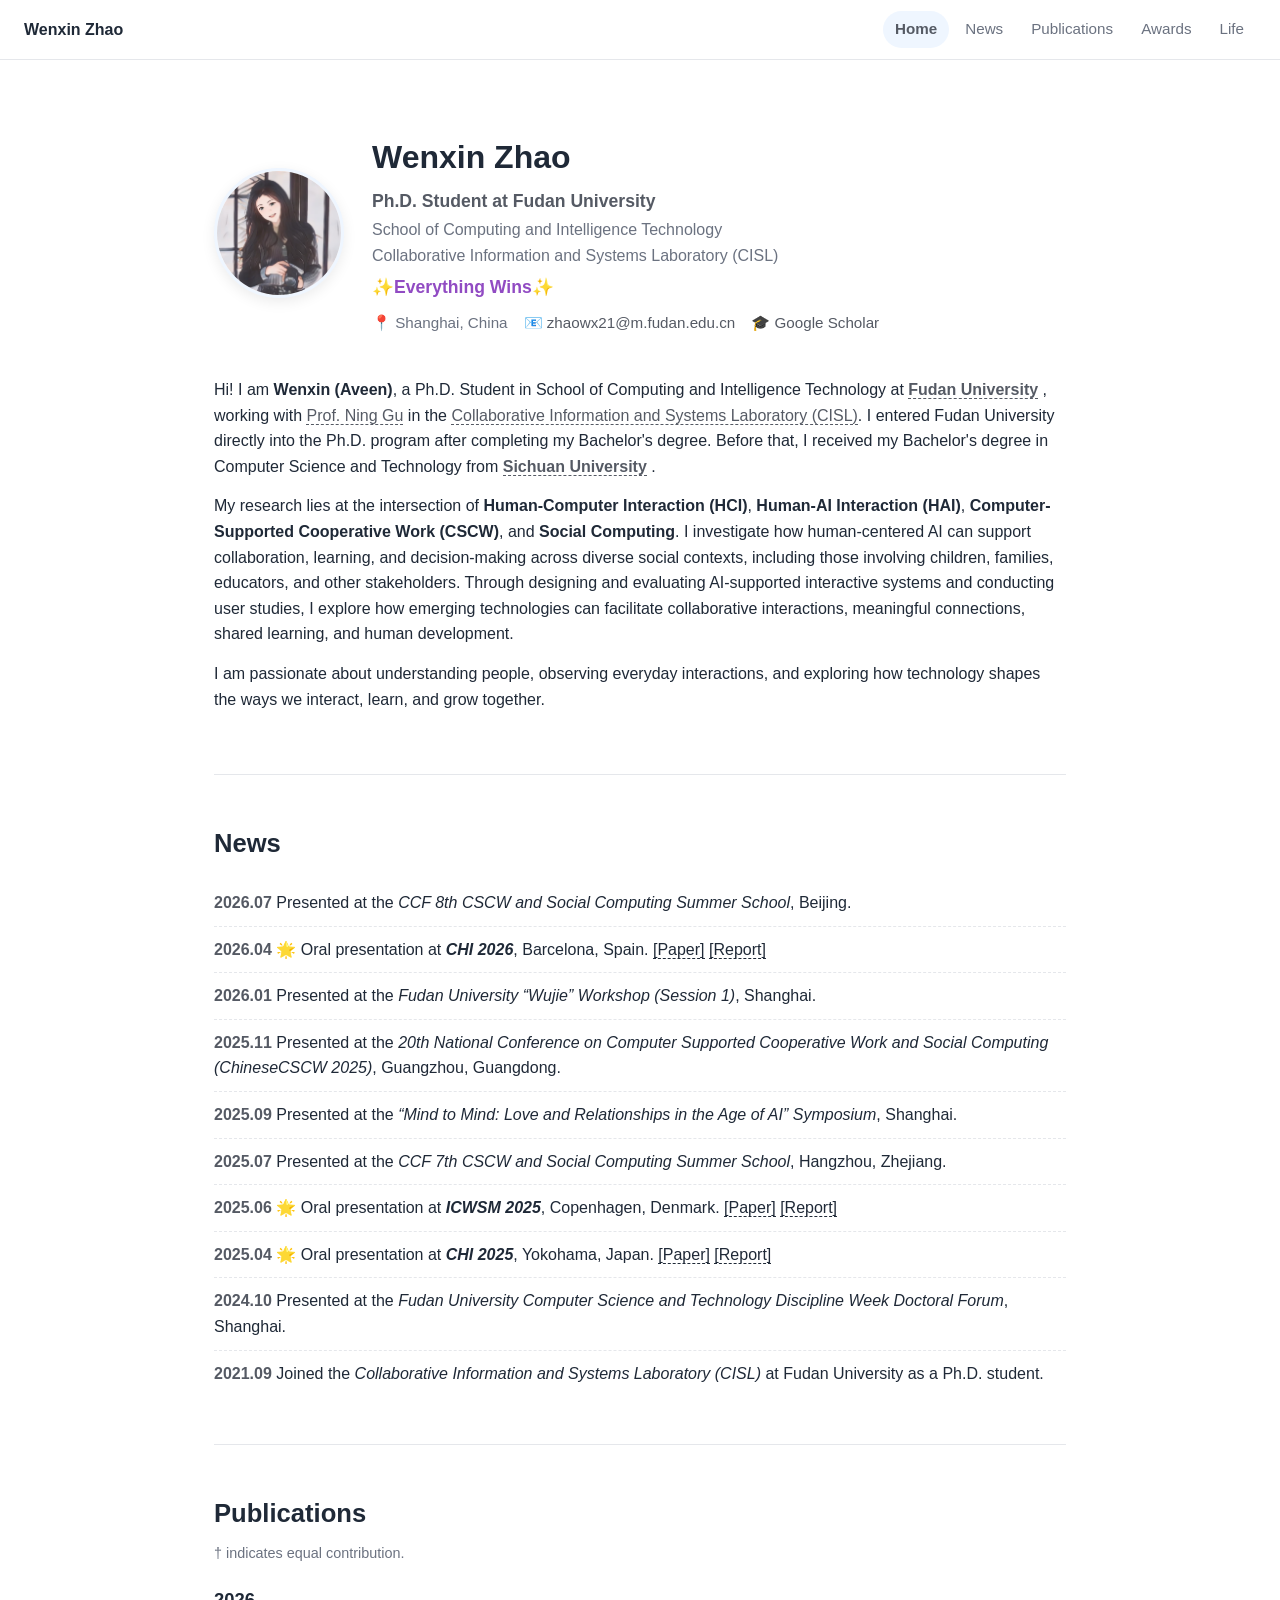
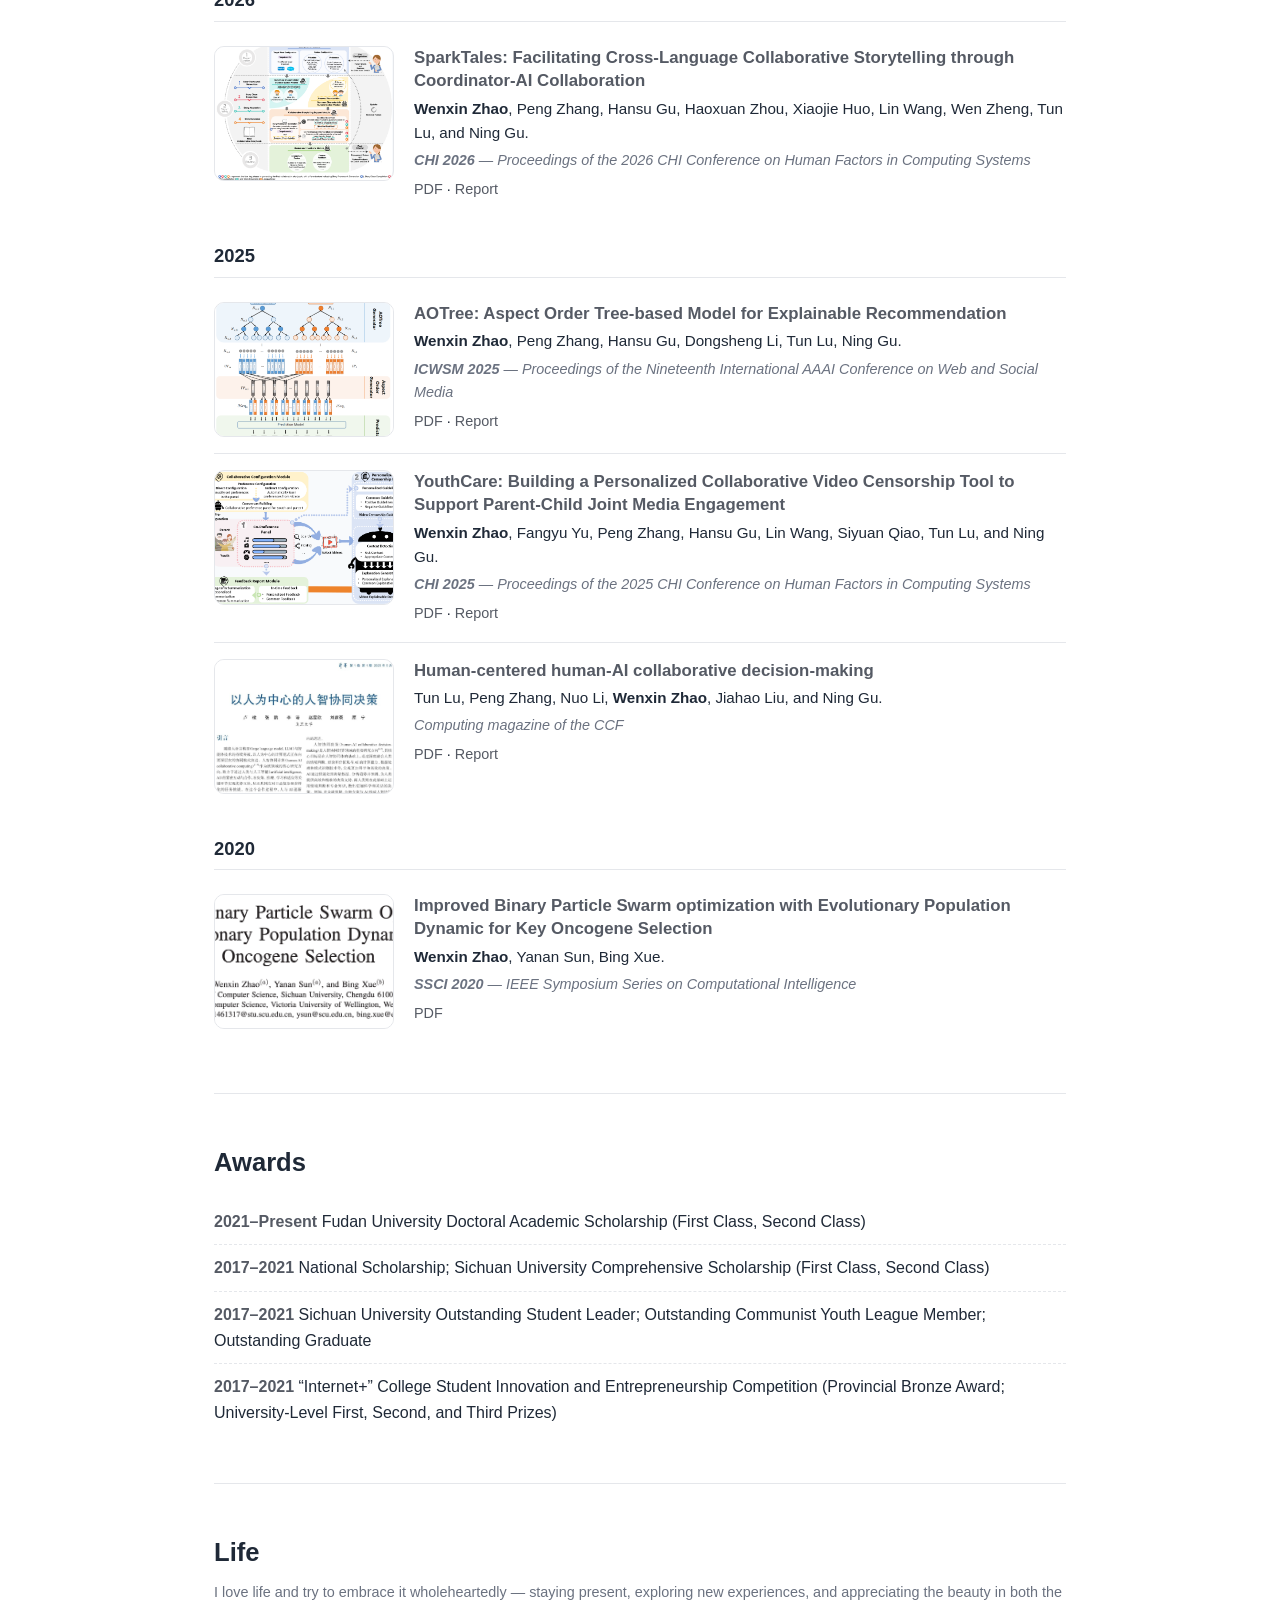
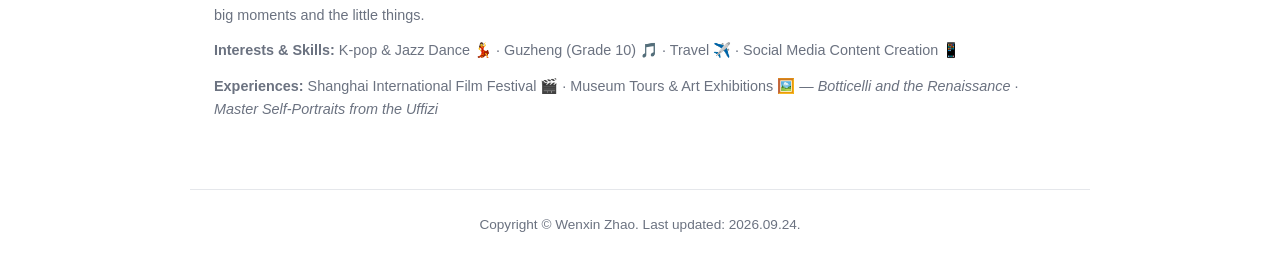
==== index.html @ 9f684e3f "Initial academic homepage" ====
<!DOCTYPE html>
<html lang="en">
<head>
  <meta charset="UTF-8" />
  <meta name="viewport" content="width=device-width, initial-scale=1.0" />
  <title>Wenxin Zhao — Academic Homepage</title>
  <meta name="description" content="Personal academic homepage of Your Name." />
  <link rel="stylesheet" href="css/style.css" />
</head>
<body>

  <!-- ============ Navigation ============ -->
  <nav class="nav" id="nav">
    <a class="nav__brand" href="#home">Wenxin Zhao</a>
    <div class="nav__links">
      <a href="#home" class="nav__link is-active">Home</a>
      <a href="#news" class="nav__link">News</a>
      <a href="#publications" class="nav__link">Publications</a>
      <a href="#awards" class="nav__link">Awards</a>
      <a href="#life" class="nav__link">Life</a>
    </div>
  </nav>

  <main>
    <!-- ============ Home / About Me ============ -->
    <section id="home" class="section hero">
      <div class="hero__content">
        <!-- TODO: replace with your real portrait (e.g. images/avatar.jpg) -->
        <img class="hero__avatar" src="images/photo.jpg" alt="Portrait of Your Name" />
        <div class="hero__text">
          <h1 class="hero__name">Wenxin Zhao</h1>
          <p class="hero__status">
            <strong>Ph.D. Student at Fudan University</strong>
          </p>
          <p class="hero__school">School of Computing and Intelligence Technology</p>
          <p class="hero__school">Collaborative Information and Systems Laboratory (CISL)</p>
          <p class="hero__motto"><strong>✨Everything Wins✨</strong></p>
          <p class="hero__meta">
            <span>📍 Shanghai, China</span>
            <a href="mailto:yourname@example.com">📧 zhaowx21@m.fudan.edu.cn</a>
            <a href="https://scholar.google.com/citations?hl=en&user=uLMKU3EAAAAJ&view_op=list_works&gmla=AERr9JGZ4BtX4h5Tmb99yO4xD2-xoEj5BjtdLo-V3a_0v8Qa02YLevnuGCYpqMKVqiZSIYuYeynp9o3zQ1sDL-DvdIB4MC0vnwtOvqZ8cQcdJWyXap0sHortmySK4g0GWUnhCcw" target="_blank" rel="noopener">🎓 Google Scholar</a>
          </p>
        </div>
      </div>

      <div class="hero__about">
        <p>
          Hi! I am <strong>Wenxin (Aveen)</strong>, a Ph.D. Student in School of Computing and Intelligence Technology at
          <strong>
              <a href="https://www.fudan.edu.cn/en/" target="_blank" rel="noopener noreferrer">Fudan University</a>
          </strong>,
          working with <a href="https://cscw.fudan.edu.cn/ninggu/list.htm" target="_blank" rel="noopener noreferrer">Prof. Ning Gu</a>
          in the <a href="https://cscw.fudan.edu.cn" target="_blank" rel="noopener noreferrer">Collaborative Information and Systems Laboratory (CISL)</a>.
          I entered Fudan University directly into the Ph.D. program after completing my Bachelor's degree.
          Before that, I received my Bachelor's degree in Computer Science and Technology from
          <strong>
            <a href="https://en.scu.edu.cn" target="_blank" rel="noopener noreferrer">Sichuan University</a>
          </strong>.
        </p>

        <p>
          My research lies at the intersection of
          <strong>Human-Computer Interaction (HCI)</strong>,
          <strong>Human-AI Interaction (HAI)</strong>,
          <strong>Computer-Supported Cooperative Work (CSCW)</strong>, and
          <strong>Social Computing</strong>. I investigate how human-centered AI can support
            collaboration, learning, and decision-making across diverse social contexts, including
            those involving children, families, educators, and other stakeholders. Through designing
            and evaluating AI-supported interactive systems and conducting user studies, I explore
            how emerging technologies can facilitate collaborative interactions, meaningful connections,
            shared learning, and human development.
        </p>

        <p>

          I am passionate about understanding people, observing everyday interactions,
          and exploring how technology shapes the ways we interact, learn, and grow together.
        </p>
    </div>
    </section>

    <!-- ============ News ============ -->
    <section id="news" class="section">
      <h2 class="section__title">News</h2>
      <ul class="news">
        <li class="news__item">
          <span class="news__date">2026.07</span>
          Presented at the <em>CCF 8th CSCW and Social Computing Summer School</em>, Beijing.
        </li>
        <li class="news__item">
          <span class="news__date">2026.04</span>
          <span>
            🌟 Oral presentation at <strong><em>CHI 2026</em></strong>, Barcelona, Spain.
            <a href="https://dl.acm.org/doi/10.1145/3772318.3791771"
              target="_blank" rel="noopener noreferrer">[Paper]</a>
            <a href="https://mp.weixin.qq.com/s/3on-o1-ftaIzJEKMkUcdrQ"
              target="_blank" rel="noopener noreferrer">[Report]</a>
          </span>
        </li>
        <li class="news__item">
          <span class="news__date">2026.01</span>
          Presented at the <em>Fudan University “Wujie” Workshop (Session 1)</em>, Shanghai.
        </li>
        <li class="news__item">
          <span class="news__date">2025.11</span>
          Presented at the <em>20th National Conference on Computer Supported Cooperative Work and Social Computing (ChineseCSCW 2025)</em>, Guangzhou, Guangdong.
        </li>
        <li class="news__item">
          <span class="news__date">2025.09</span>
          Presented at the <em>“Mind to Mind: Love and Relationships in the Age of AI” Symposium</em>, Shanghai.
        </li>
        <li class="news__item">
          <span class="news__date">2025.07</span>
          Presented at the <em>CCF 7th CSCW and Social Computing Summer School</em>, Hangzhou, Zhejiang.
        </li>
        <li class="news__item">
          <span class="news__date">2025.06</span>
          <span>
            🌟 Oral presentation at <strong><em>ICWSM 2025</em></strong>, Copenhagen, Denmark.
            <a href="https://ojs.aaai.org/index.php/ICWSM/article/view/35933"
              target="_blank" rel="noopener noreferrer">[Paper]</a>
            <a href="https://mp.weixin.qq.com/s/6AgflzEiR32jiR_PudT6tg"
              target="_blank" rel="noopener noreferrer">[Report]</a>
          </span>
        </li>
        <li class="news__item">
          <span class="news__date">2025.04</span>
          <span>
            🌟 Oral presentation at <strong><em>CHI 2025</em></strong>, Yokohama, Japan.
            <a href="https://dl.acm.org/doi/10.1145/3706598.3713360"
              target="_blank" rel="noopener noreferrer">[Paper]</a>
            <a href="https://mp.weixin.qq.com/s/eZVI_M-tfAjDNEfzCTSxPw"
              target="_blank" rel="noopener noreferrer">[Report]</a>
          </span>
        </li>
        <li class="news__item">
          <span class="news__date">2024.10</span>
          Presented at the <em>Fudan University Computer Science and Technology Discipline Week Doctoral Forum</em>, Shanghai.
        </li>
        <li class="news__item">
          <span class="news__date">2021.09</span>
          Joined the <em>Collaborative Information and Systems Laboratory (CISL)</em> at Fudan University as a Ph.D. student.
        </li>
      </ul>
    </section>

    <!-- ============ Publications ============ -->
    <section id="publications" class="section">
      <h2 class="section__title">Publications</h2>
      <p class="section__note">† indicates equal contribution.</p>
      
      <div class="pub-group">
        <h3 class="pub-group__year">2026</h3>
        <div class="pub">
          <img class="pub__thumb" src="images/publication/CHI2026.png" alt="Publication thumbnail" />
          <div class="pub__body">
            <h4 class="pub__title">
              <a href="https://dl.acm.org/doi/10.1145/3772318.3791771" target="_blank" rel="noopener noreferrer">SparkTales: Facilitating Cross-Language Collaborative Storytelling through Coordinator-AI Collaboration</a>
            </h4>
            <p class="pub__authors">
              <strong>Wenxin Zhao</strong>, Peng Zhang, Hansu Gu, Haoxuan Zhou, Xiaojie Huo, Lin Wang, Wen Zheng, Tun Lu, and Ning Gu.
            </p>
            <p class="pub__venue"><strong>CHI 2026</strong> — Proceedings of the 2026 CHI Conference on Human Factors in Computing Systems</p>
            <p class="pub__links">
              <a href="https://dl.acm.org/doi/10.1145/3772318.3791771" target="_blank" rel="noopener noreferrer">PDF</a> · <a href="https://mp.weixin.qq.com/s/3on-o1-ftaIzJEKMkUcdrQ" target="_blank" rel="noopener noreferrer">Report</a>
            </p>
          </div>
        </div>
      </div>
      
      <div class="pub-group">
        <h3 class="pub-group__year">2025</h3>

        <!-- TODO: replace with a real publication -->
        <div class="pub">
          <img class="pub__thumb" src="images/publication/ICWSM2025.png" alt="Publication thumbnail" />
          <div class="pub__body">
            <h4 class="pub__title">
              <a href="https://ojs.aaai.org/index.php/ICWSM/article/view/35933" target="_blank" rel="noopener noreferrer">AOTree: Aspect Order Tree-based Model for Explainable Recommendation</a>
            </h4>
            <p class="pub__authors">
              <strong>Wenxin Zhao</strong>, Peng Zhang, Hansu Gu, Dongsheng Li, Tun Lu, Ning Gu.
            </p>
            <p class="pub__venue"><strong>ICWSM 2025</strong> — Proceedings of the Nineteenth International AAAI Conference on Web and Social Media</p>
            <p class="pub__links">
              <a href="https://ojs.aaai.org/index.php/ICWSM/article/view/35933" target="_blank" rel="noopener noreferrer">PDF</a> · <a href="https://mp.weixin.qq.com/s/6AgflzEiR32jiR_PudT6tg" target="_blank" rel="noopener noreferrer">Report</a>
            </p>
          </div>
        </div>

        <div class="pub">
          <img class="pub__thumb" src="images/publication/CHI2025.png" alt="Publication thumbnail" />
          <div class="pub__body">
            <h4 class="pub__title">
              <a href="https://dl.acm.org/doi/10.1145/3706598.3713360" target="_blank" rel="noopener noreferrer">YouthCare: Building a Personalized Collaborative Video Censorship Tool to Support Parent-Child Joint Media Engagement</a>
            </h4>
            <p class="pub__authors">
              <strong>Wenxin Zhao</strong>, Fangyu Yu, Peng Zhang, Hansu Gu, Lin Wang, Siyuan Qiao, Tun Lu, and Ning Gu.
            </p>
            <p class="pub__venue"><strong>CHI 2025</strong> — Proceedings of the 2025 CHI Conference on Human Factors in Computing Systems</p>
            <p class="pub__links">
              <a href="https://dl.acm.org/doi/10.1145/3706598.3713360" target="_blank" rel="noopener noreferrer">PDF</a> · <a href="https://mp.weixin.qq.com/s/eZVI_M-tfAjDNEfzCTSxPw"c target="_blank" rel="noopener noreferrer">Report</a>
            </p>
          </div>
        </div>

        <div class="pub">
          <img class="pub__thumb" src="images/publication/CCF2025.png" alt="Publication thumbnail" />
          <div class="pub__body">
            <h4 class="pub__title">
              <a href="https://cccf.hrbeu.edu.cn/article/doi/10.11991/cccf.202505009" target="_blank" rel="noopener noreferrer">Human-centered human-AI collaborative decision-making</a>
            </h4>
            <p class="pub__authors">
              Tun Lu, Peng Zhang, Nuo Li, <strong>Wenxin Zhao</strong>, Jiahao Liu, and Ning Gu.
            </p>
            <p class="pub__venue">Computing magazine of the CCF</p>
            <p class="pub__links">
              <a href="https://cccf.hrbeu.edu.cn/article/doi/10.11991/cccf.202505009" target="_blank" rel="noopener noreferrer">PDF</a> · <a href="https://mp.weixin.qq.com/s/bO6lOaBbwfxc7jxomIa_WA" target="_blank" rel="noopener noreferrer">Report</a>
            </p>
          </div>
        </div>
      </div>

      <div class="pub-group">
        <h3 class="pub-group__year">2020</h3>
                <div class="pub">
          <img class="pub__thumb" src="images/publication/SSCI2020.png" alt="Publication thumbnail" />
          <div class="pub__body">
            <h4 class="pub__title">
              <a href="https://ieeexplore.ieee.org/abstract/document/9308540" target="_blank" rel="noopener noreferrer">Improved Binary Particle Swarm optimization with Evolutionary Population Dynamic for Key Oncogene Selection</a>
            </h4>
            <p class="pub__authors">
              <strong>Wenxin Zhao</strong>, Yanan Sun, Bing Xue.
            </p>
            <p class="pub__venue"><strong>SSCI 2020</strong> — IEEE Symposium Series on Computational Intelligence</p>
            <p class="pub__links">
              <a href="https://ieeexplore.ieee.org/abstract/document/9308540" target="_blank" rel="noopener noreferrer">PDF</a>
            </p>
          </div>
        </div>
      </div>
    </section>

    <!-- ============ Awards ============ -->
    <section id="awards" class="section">
      <h2 class="section__title">Awards</h2>
      <ul class="news">
        <li class="news__item">
          <span class="news__date">2021–Present</span>
          Fudan University Doctoral Academic Scholarship (First Class, Second Class)
        </li>
        <li class="news__item">
          <span class="news__date">2017–2021</span>
          National Scholarship; Sichuan University Comprehensive Scholarship (First Class, Second Class)
        </li>
        <li class="news__item">
          <span class="news__date">2017–2021</span>
          Sichuan University Outstanding Student Leader; Outstanding Communist Youth League Member; Outstanding Graduate
        </li>
        <li class="news__item">
          <span class="news__date">2017–2021</span>
          “Internet+” College Student Innovation and Entrepreneurship Competition
          (Provincial Bronze Award; University-Level First, Second, and Third Prizes)
        </li>
      </ul>
    </section>

    <!-- ============ Life ============ -->
    <section id="life" class="section">
      <h2 class="section__title">Life</h2>

      <p class="section__note">
        I love life and try to embrace it wholeheartedly — staying present, exploring new experiences,
        and appreciating the beauty in both the big moments and the little things.
      </p>

      <p class="section__note">
        <strong>Interests & Skills:</strong>
        K-pop & Jazz Dance 💃 · Guzheng (Grade 10) 🎵 · Travel ✈️ ·
        Social Media Content Creation 📱
      </p>

      <p class="section__note">
        <strong>Experiences:</strong>
        Shanghai International Film Festival 🎬 · Museum Tours & Art Exhibitions 🖼️ —
        <em>Botticelli and the Renaissance</em> · <em>Master Self-Portraits from the Uffizi</em>
      </p>
    </section>
  </main>

  <!-- ============ Footer ============ -->
  <footer class="footer">
    <p>Copyright © Wenxin Zhao. Last updated: 2026.09.24.</p>
  </footer>

  <script src="js/main.js"></script>
</body>
</html>
---- css/style.css ----
/* ==========================================================================
   Personal academic homepage — stylesheet
   Edit the variables in :root to re-theme the whole site.
   ========================================================================== */

:root {
  --bg: #ffffff;
  --bg-soft: #f8fafc;
  --text: #1f2937;
  --muted: #6b7280;
  --accent: #555a64;
  --special: rgb(145, 75, 195);
  --accent-soft: #eff6ff;
  --border: #e5e7eb;
  --radius: 10px;
  --max-width: 900px;
  --nav-height: 60px;

  --font-sans: -apple-system, BlinkMacSystemFont, "Segoe UI", Roboto, Helvetica,
    Arial, "Noto Sans", sans-serif;
}

* { box-sizing: border-box; }

html {
  scroll-behavior: smooth;
  scroll-padding-top: calc(var(--nav-height) + 16px);
}

body {
  margin: 0;
  font-family: var(--font-sans);
  color: var(--text);
  background: var(--bg);
  line-height: 1.6;
  -webkit-font-smoothing: antialiased;
}

a { color: var(--accent); text-decoration: none; }
a:hover { text-decoration: underline; }

/* ---------- Navigation ---------- */
.nav {
  position: sticky;
  top: 0;
  z-index: 100;
  display: flex;
  align-items: center;
  justify-content: space-between;
  flex-wrap: wrap;
  gap: 8px;
  height: var(--nav-height);
  padding: 0 24px;
  background: rgba(255, 255, 255, 0.9);
  backdrop-filter: blur(8px);
  border-bottom: 1px solid var(--border);
}

.nav__brand { font-weight: 700; color: var(--text); }
.nav__brand:hover { text-decoration: none; color: var(--accent); }

.nav__links { display: flex; gap: 4px; flex-wrap: wrap; }

.nav__link {
  color: var(--muted);
  padding: 6px 12px;
  border-radius: 999px;
  font-size: 0.95rem;
  transition: color 0.15s ease, background 0.15s ease;
}
.nav__link:hover { color: var(--accent); text-decoration: none; background: var(--accent-soft); }
.nav__link.is-active { color: var(--accent); background: var(--accent-soft); font-weight: 600; }

/* ---------- Layout ---------- */
main { max-width: var(--max-width); margin: 0 auto; padding: 40px 24px 0; }

.section {
  padding: 48px 0;
  border-top: 1px solid var(--border);
}
.section:first-of-type { border-top: none; padding-top: 32px; }

.section__title { font-size: 1.6rem; margin: 0 0 16px; }

.section__note { color: var(--muted); font-size: 0.9rem; margin: -8px 0 20px; }

/* ---------- Hero / Home ---------- */
.hero__content {
  display: flex;
  align-items: center;
  gap: 28px;
  flex-wrap: wrap;
}

.hero__avatar {
  width: 130px;
  height: 130px;
  border-radius: 50%;
  object-fit: cover;
  border: 3px solid var(--accent-soft);
  box-shadow: 0 4px 14px rgba(0, 0, 0, 0.08);
  background: var(--bg-soft);
}

.hero__name { font-size: 2rem; margin: 0; }
.hero__status { font-size: 1.1rem; color: var(--accent); font-weight: 600; margin: 4px 0 2px; }
.hero__school { color: var(--muted); margin: 0 0 0; }
.hero__motto { font-size: 1.1rem; color: var(--special); font-weight: 400; margin: 4px 0 10px; }

.hero__meta {
  display: flex;
  flex-wrap: wrap;
  gap: 16px;
  color: var(--muted);
  font-size: 0.95rem;
  margin: 0;
}
.hero__meta span, .hero__meta a { white-space: nowrap; }

.hero__about { margin-top: 42px; }
.hero__about p { margin: 0 0 14px; }
.hero__about a {
    text-decoration: none;
    border-bottom: 1px dashed currentColor;
    transition: border-bottom-style 0.2s ease;
}

.hero__about a:hover {
    border-bottom-style: solid;
}

/* ---------- News & Awards (shared list) ---------- */
.news { list-style: none; margin: 0; padding: 0; }
.news__item {
  padding: 10px 0;
  border-bottom: 1px dashed var(--border);
}
.news__item:last-child { border-bottom: none; }
.news__date {
  font-weight: 700;
  color: var(--accent);
  min-width: 90px;
  font-variant-numeric: tabular-nums;
}
.news__item a {
  color: inherit;
  text-decoration: none;
  border-bottom: 1px dashed currentColor;
}

.news__item a:hover {
  border-bottom-style: solid;
}

/* ---------- Publications ---------- */
.pub-group__year {
  font-size: 1.15rem;
  margin: 24px 0 8px;
  color: var(--text);
  padding-bottom: 6px;
  border-bottom: 1px solid var(--border);
}
.pub-group:first-of-type .pub-group__year { margin-top: 0; }

.pub {
  display: flex;
  gap: 20px;
  padding: 16px 0;
  border-bottom: 1px solid var(--border);
  align-items: flex-start;
}
.pub:last-child { border-bottom: none; }

.pub__thumb {
  width: 180px;
  aspect-ratio: 4 / 3;
  object-fit: cover;
  border-radius: var(--radius);
  background: var(--bg-soft);
  border: 1px solid var(--border);
  flex-shrink: 0;
}

.pub__title { margin: 0 0 4px; font-size: 1.05rem; line-height: 1.4; }
.pub__authors { margin: 0 0 4px; color: var(--text); font-size: 0.95rem; }
.pub__venue { margin: 0 0 6px; color: var(--muted); font-size: 0.9rem; font-style: italic; }
.pub__links { margin: 0; font-size: 0.9rem; }

/* ---------- Experiences ---------- */
.exp { list-style: none; margin: 0; padding: 0; }
.exp__item {
  display: flex;
  gap: 20px;
  padding: 14px 0;
  border-bottom: 1px dashed var(--border);
}
.exp__item:last-child { border-bottom: none; }
.exp__period {
  flex-shrink: 0;
  min-width: 130px;
  font-weight: 700;
  color: var(--accent);
  font-variant-numeric: tabular-nums;
}
.exp__body strong { display: block; }
.exp__mentor { display: block; color: var(--muted); font-size: 0.9rem; }

/* ---------- Life gallery ---------- */
.gallery {
  display: grid;
  grid-template-columns: repeat(auto-fill, minmax(200px, 1fr));
  gap: 20px;
  margin: 20px 0 0;
}
.gallery__item { margin: 0; }
.gallery__item img {
  width: 100%;
  aspect-ratio: 1 / 1;
  object-fit: cover;
  border-radius: var(--radius);
  border: 1px solid var(--border);
  background: var(--bg-soft);
  transition: transform 0.2s ease, box-shadow 0.2s ease;
}
.gallery__item:hover img { transform: translateY(-3px); box-shadow: 0 8px 20px rgba(0, 0, 0, 0.12); }
.gallery__item figcaption { text-align: center; color: var(--muted); font-size: 0.85rem; margin-top: 8px; }

/* ---------- Footer ---------- */
.footer {
  max-width: var(--max-width);
  margin: 0 auto;
  padding: 24px;
  text-align: center;
  color: var(--muted);
  font-size: 0.85rem;
  border-top: 1px solid var(--border);
}
.footer p { margin: 0; }

/* ---------- Reveal-on-scroll ---------- */
.reveal { opacity: 0; transform: translateY(12px); transition: opacity 0.5s ease, transform 0.5s ease; }
.reveal.is-visible { opacity: 1; transform: none; }

/* ---------- Responsive ---------- */
@media (max-width: 640px) {
  .nav { height: auto; padding: 10px 16px; }
  .nav__brand { width: 100%; }
  .nav__link { padding: 4px 10px; font-size: 0.85rem; }

  .pub { flex-direction: column; }
  .pub__thumb { width: 100%; }

  .exp__item, .news__item { flex-direction: column; gap: 4px; }
  .exp__period, .news__date { min-width: 0; }

  .hero__content { justify-content: center; text-align: center; }
  .hero__meta { justify-content: center; }
}
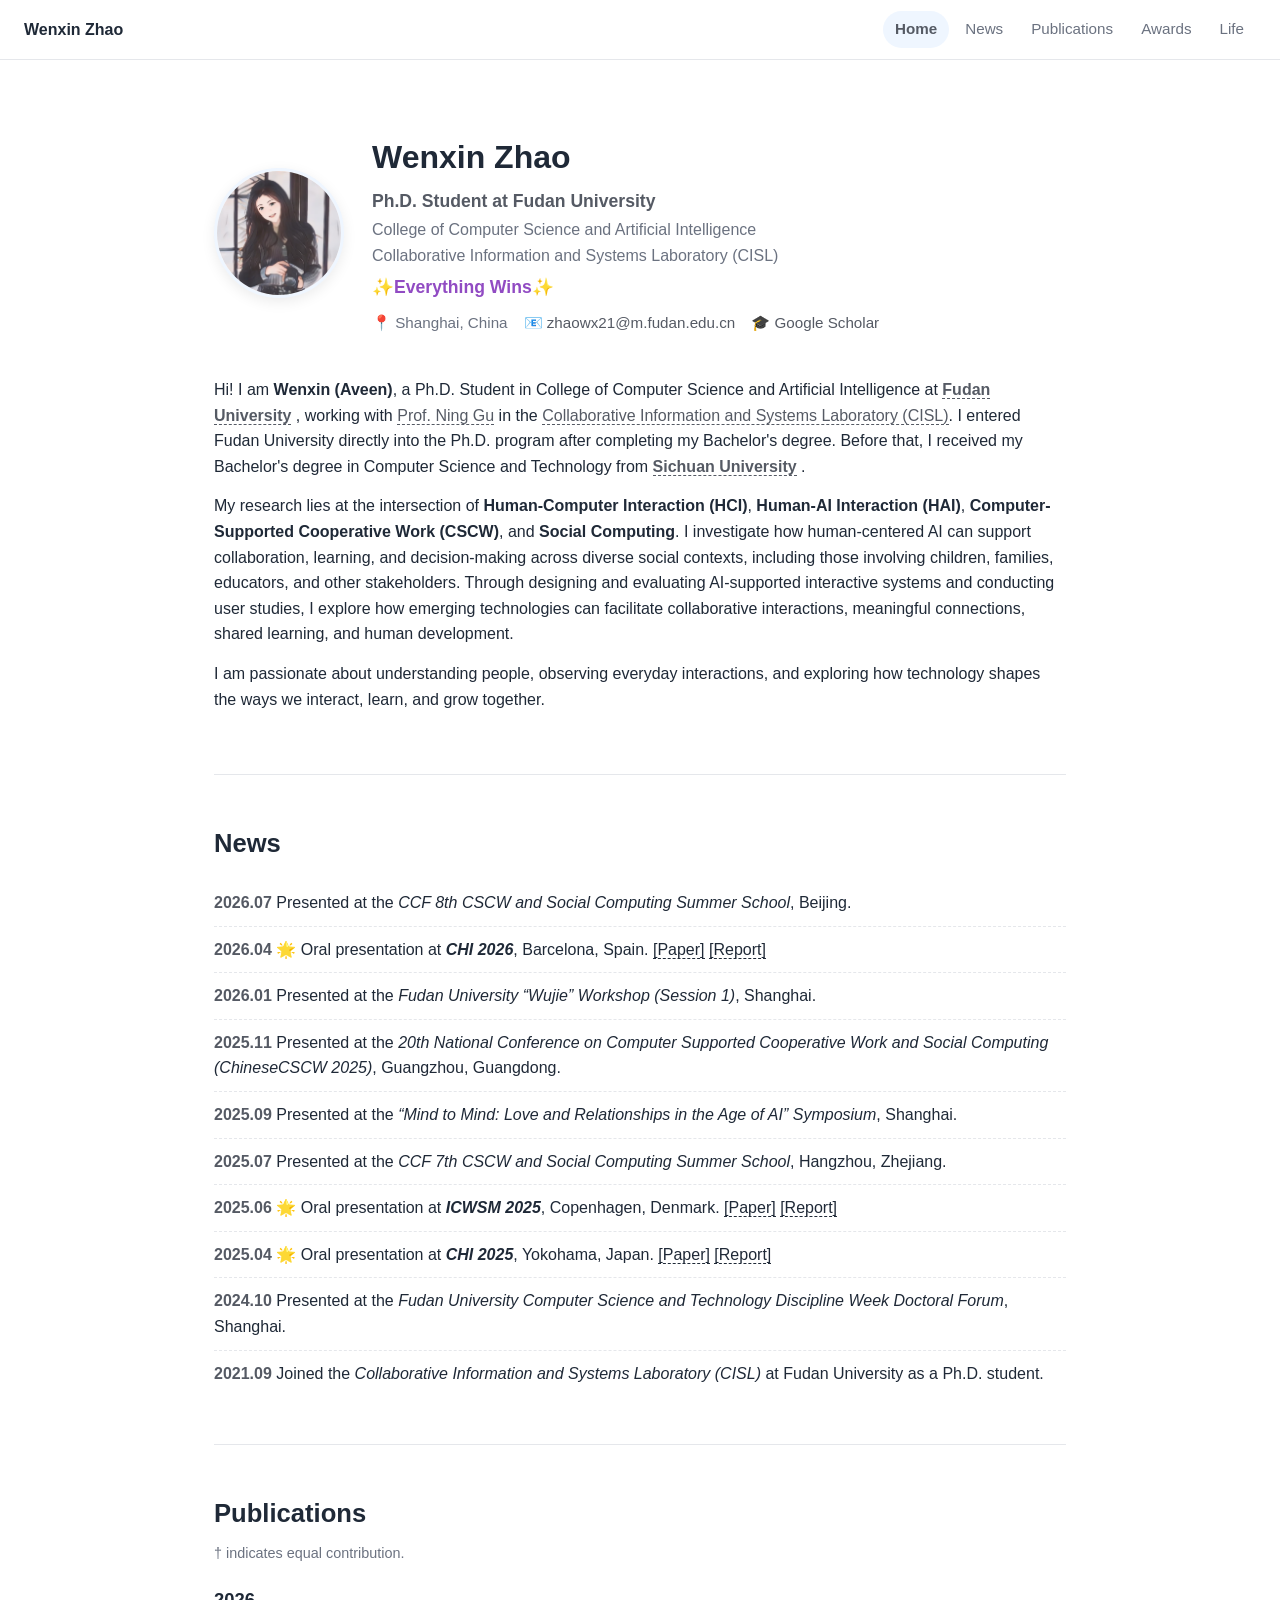
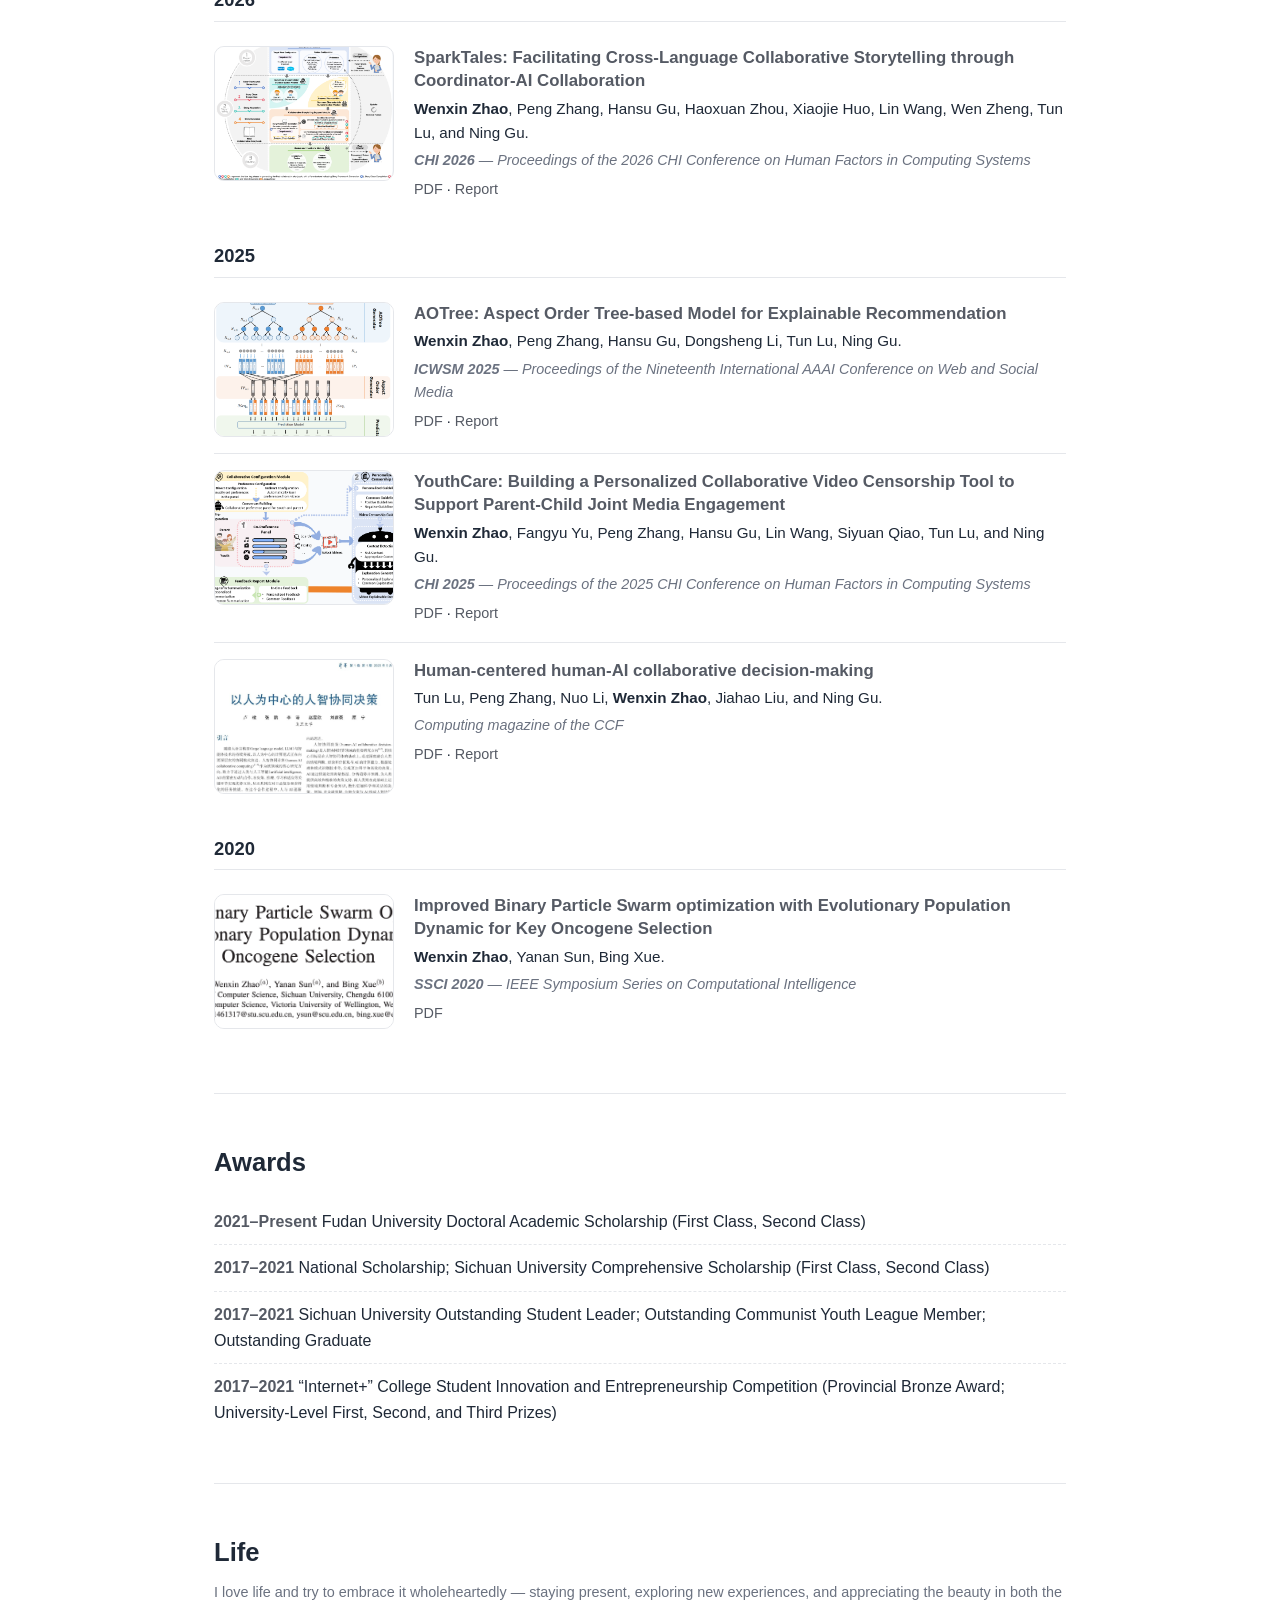
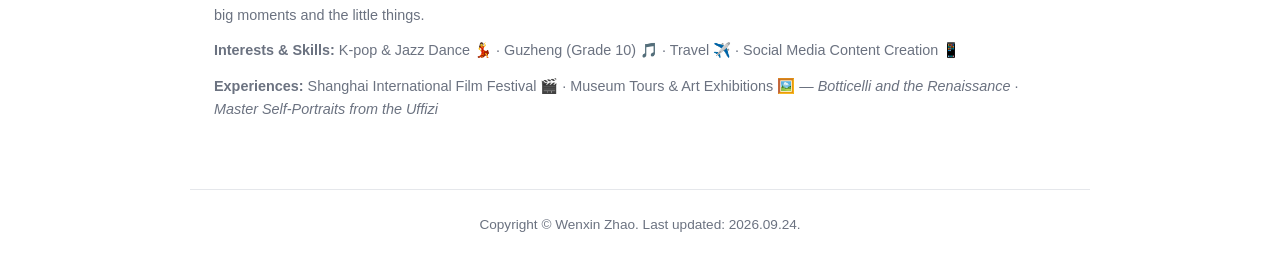
==== commit 26d3071e: "Update school name in index.html" ====
--- a/index.html
+++ b/index.html
@@ -3,7 +3,7 @@
 <head>
   <meta charset="UTF-8" />
   <meta name="viewport" content="width=device-width, initial-scale=1.0" />
-  <title>Wenxin Zhao — Academic Homepage</title>
+  <title>Wenxin Zhao — Homepage</title>
   <meta name="description" content="Personal academic homepage of Your Name." />
   <link rel="stylesheet" href="css/style.css" />
 </head>
@@ -32,7 +32,7 @@
           <p class="hero__status">
             <strong>Ph.D. Student at Fudan University</strong>
           </p>
-          <p class="hero__school">School of Computing and Intelligence Technology</p>
+          <p class="hero__school">College of Computer Science and Artificial Intelligence</p>
           <p class="hero__school">Collaborative Information and Systems Laboratory (CISL)</p>
           <p class="hero__motto"><strong>✨Everything Wins✨</strong></p>
           <p class="hero__meta">
@@ -45,7 +45,7 @@
 
       <div class="hero__about">
         <p>
-          Hi! I am <strong>Wenxin (Aveen)</strong>, a Ph.D. Student in School of Computing and Intelligence Technology at
+          Hi! I am <strong>Wenxin (Aveen)</strong>, a Ph.D. Student in College of Computer Science and Artificial Intelligence at
           <strong>
               <a href="https://www.fudan.edu.cn/en/" target="_blank" rel="noopener noreferrer">Fudan University</a>
           </strong>,
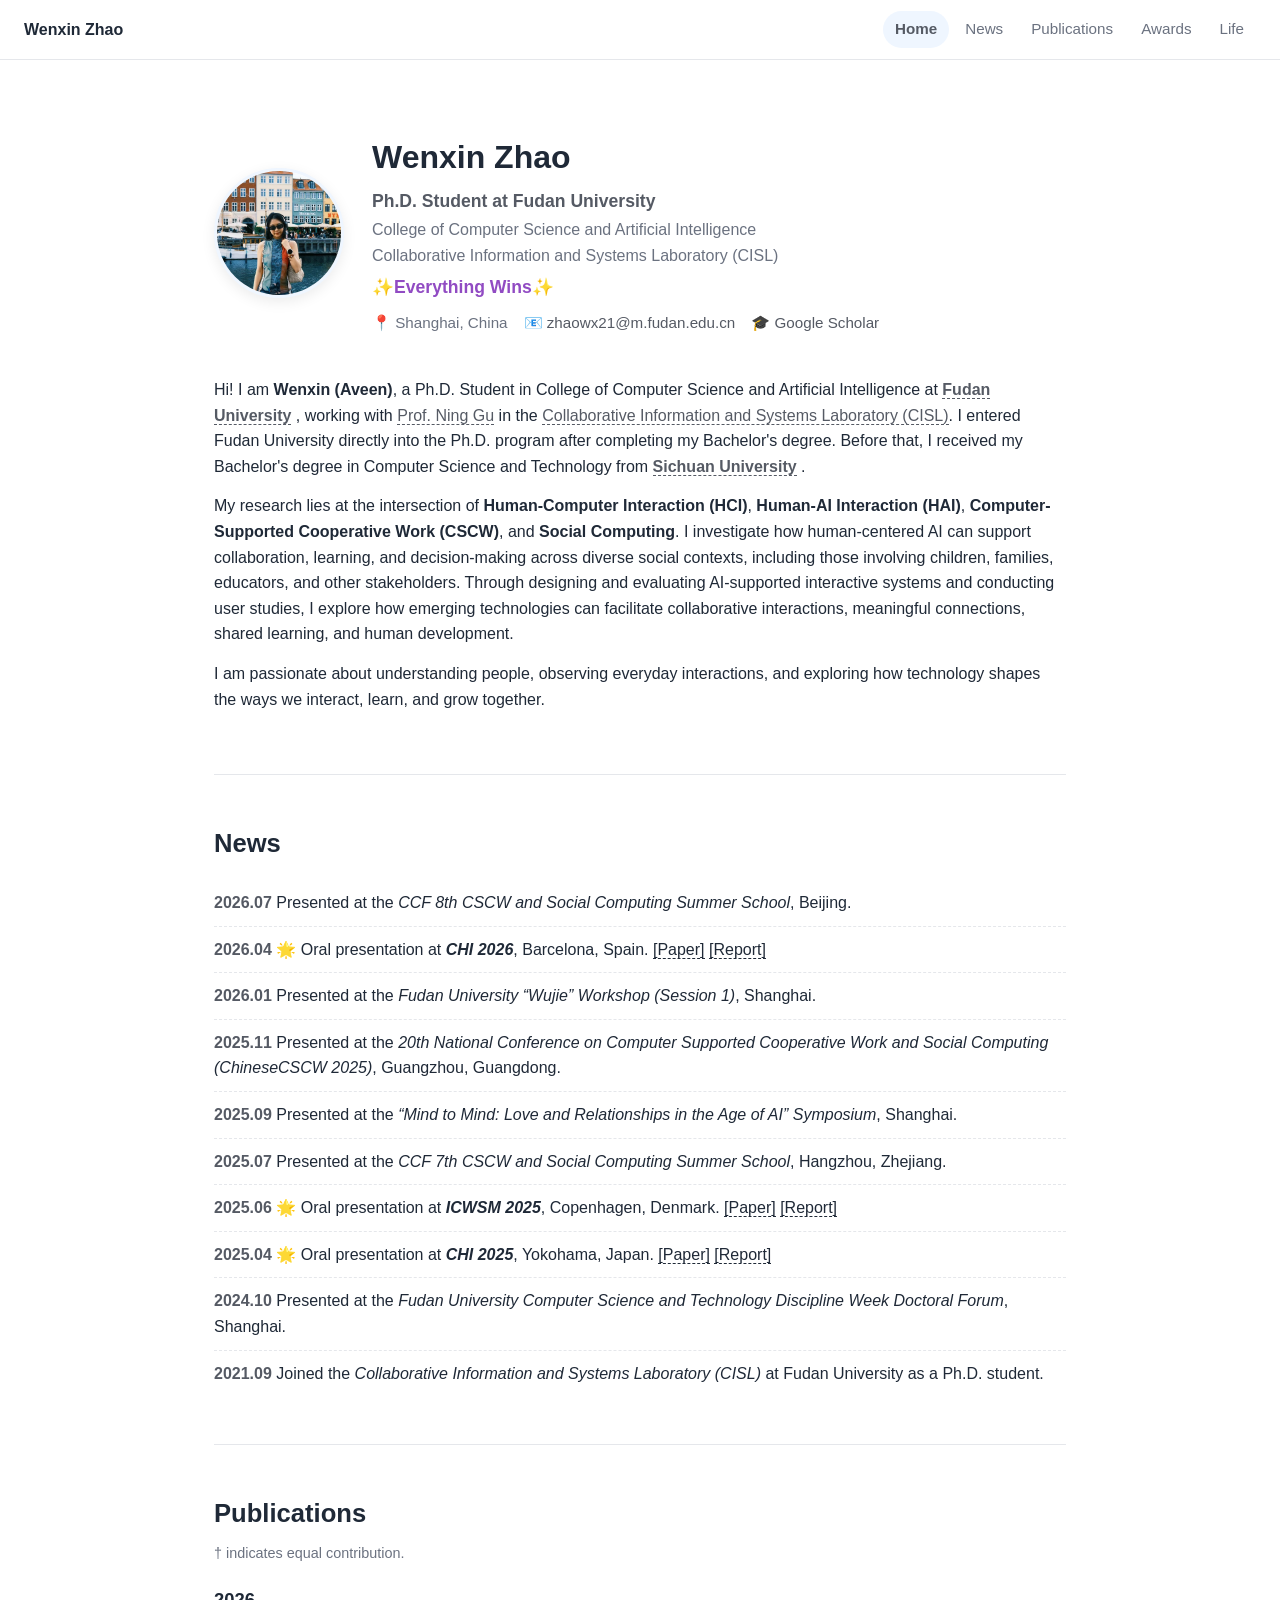
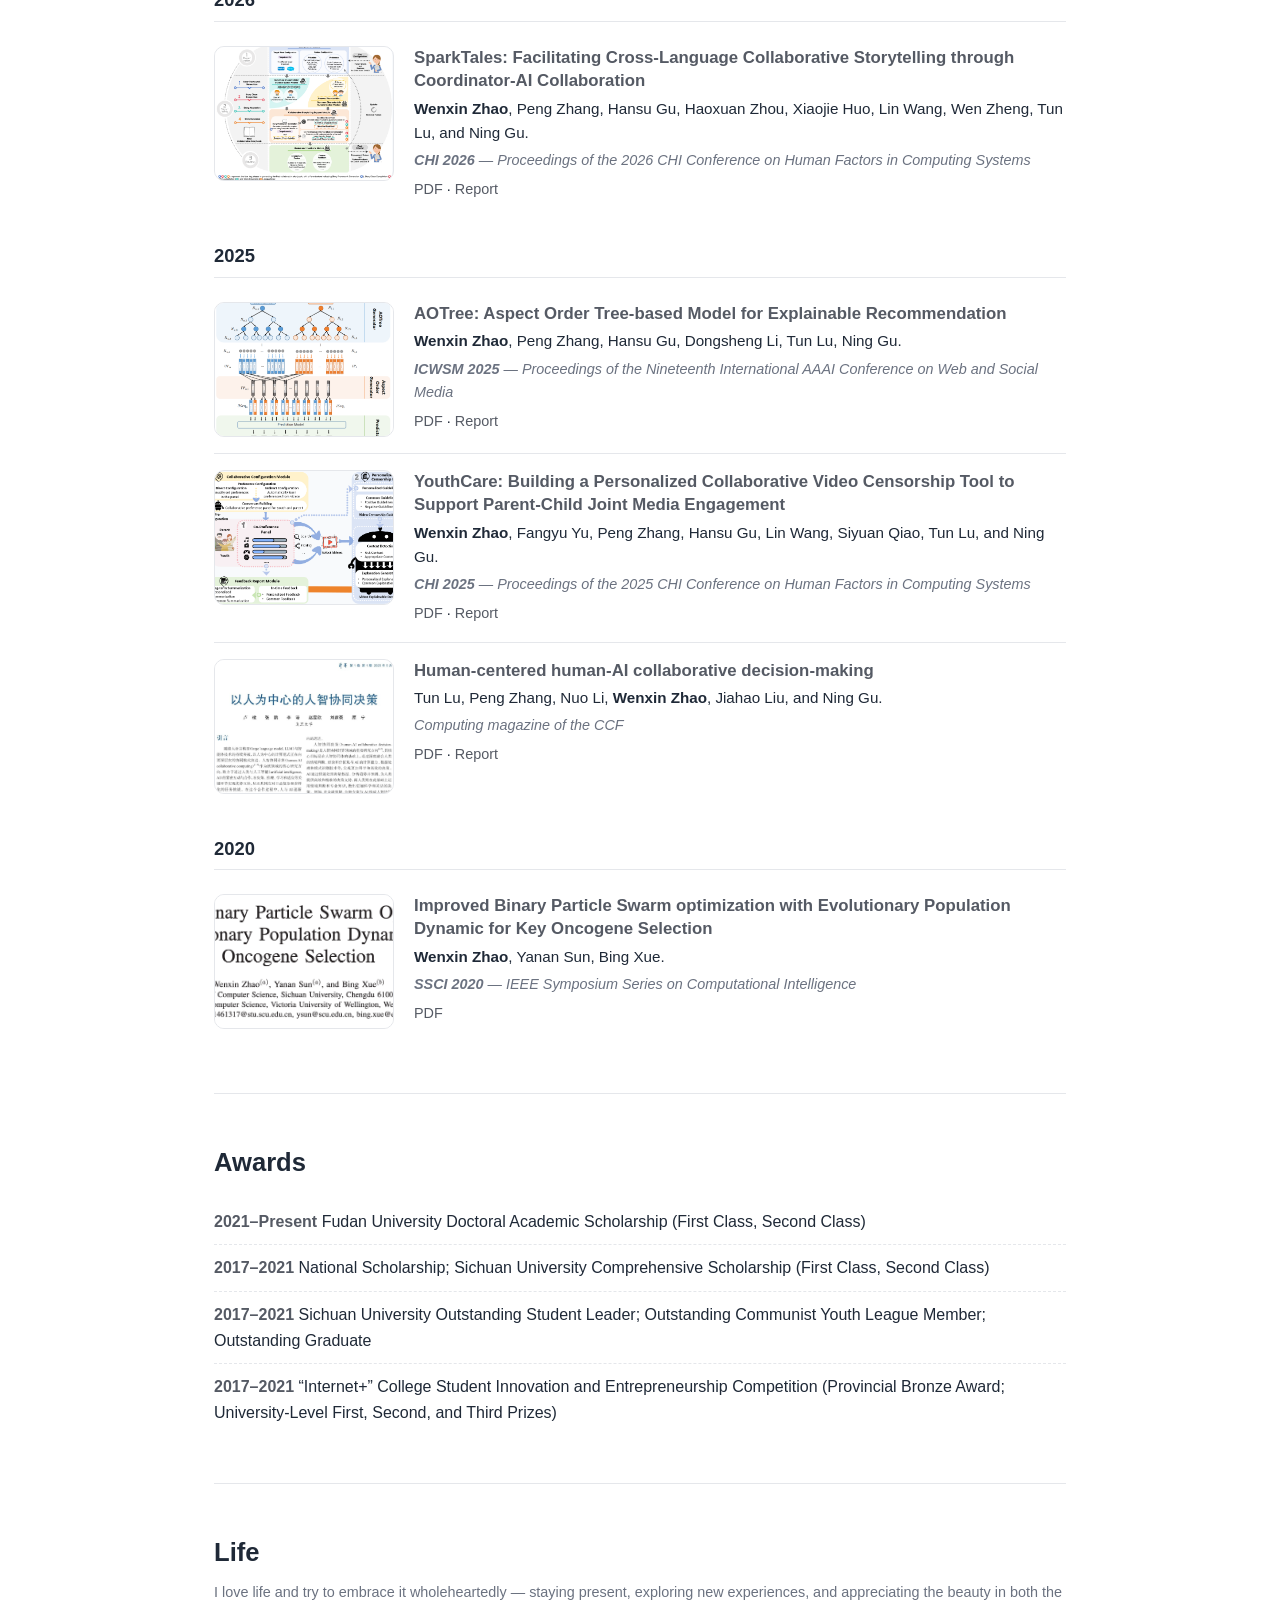
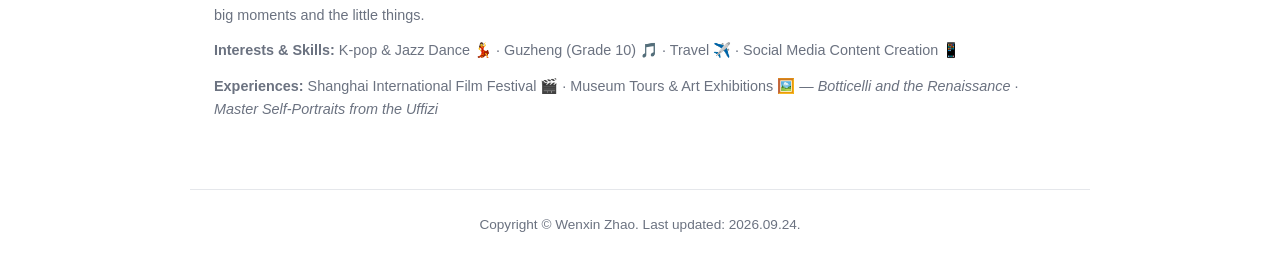
==== commit 97c649a0: "add favicon" ====
--- a/index.html
+++ b/index.html
@@ -3,9 +3,10 @@
 <head>
   <meta charset="UTF-8" />
   <meta name="viewport" content="width=device-width, initial-scale=1.0" />
-  <title>Wenxin Zhao — Homepage</title>
+  <title>Wenxin Zhao — Academic Homepage</title>
   <meta name="description" content="Personal academic homepage of Your Name." />
   <link rel="stylesheet" href="css/style.css" />
+  <link rel="icon" type="image/x-icon" href="images/favicon.ico" />
 </head>
 <body>
 
